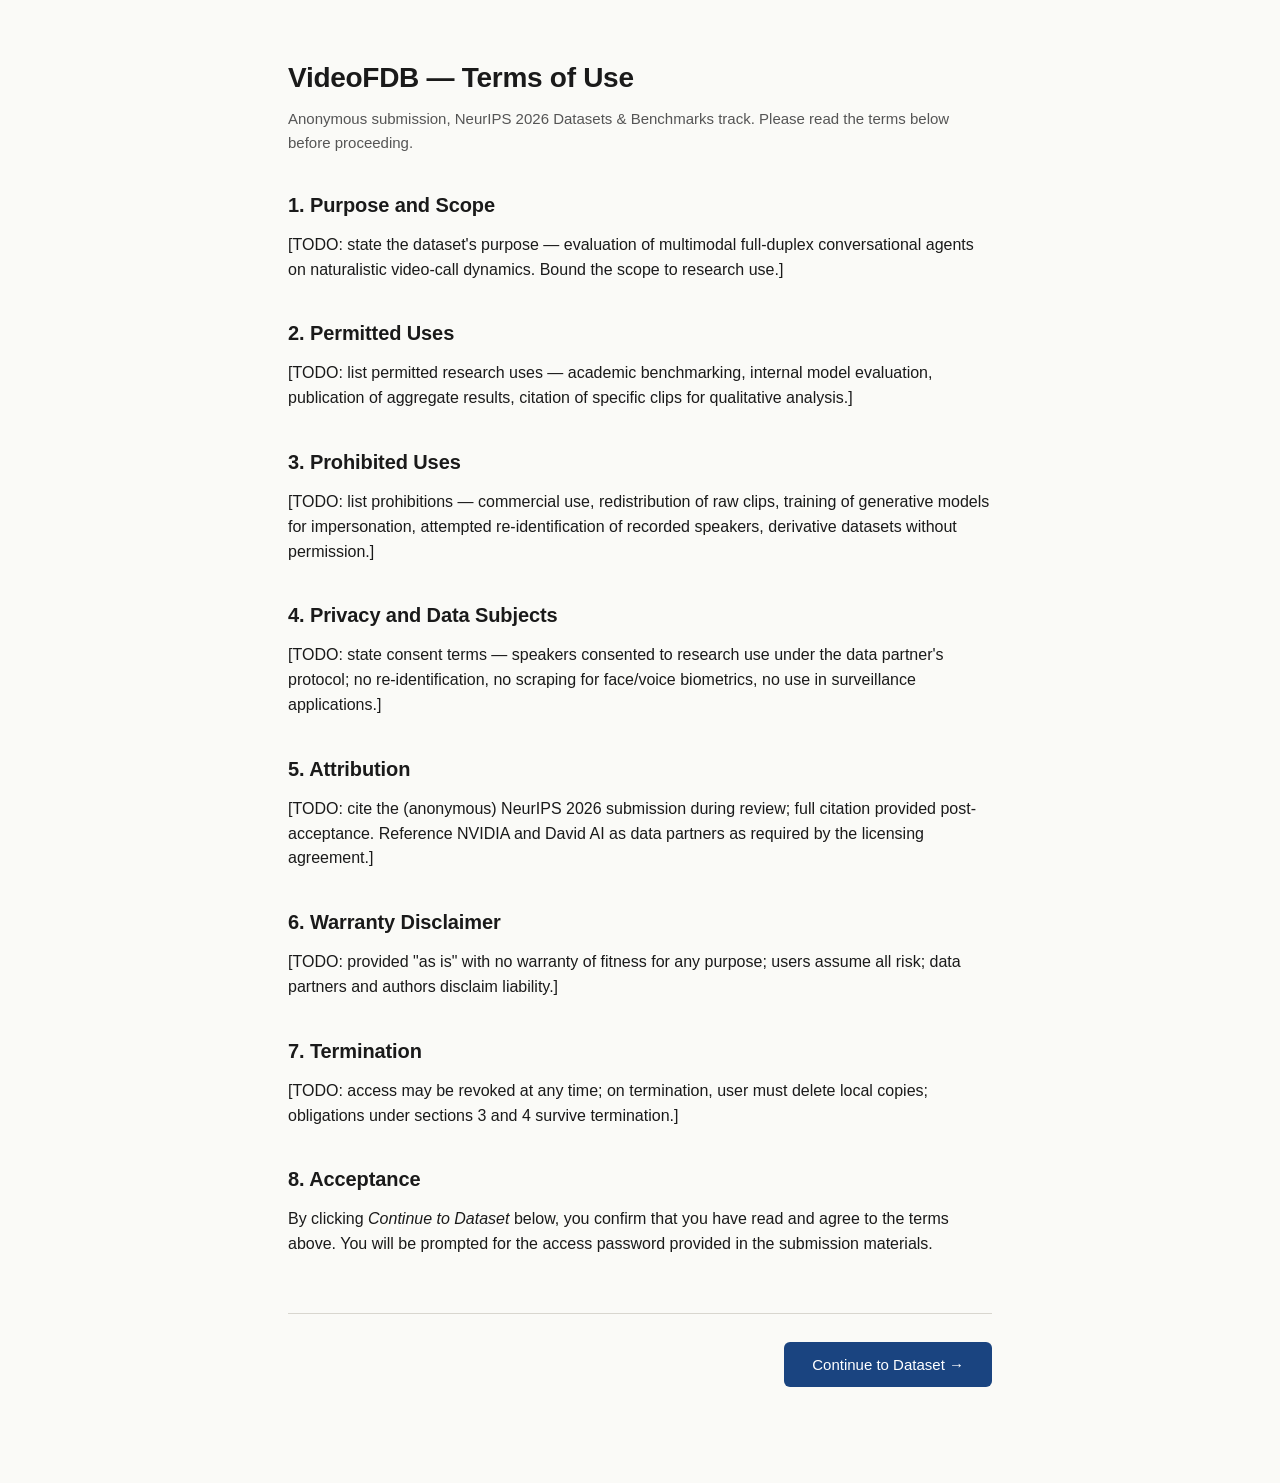
==== index.html @ f88d7b62 "initial" ====
<!doctype html>
<html lang="en">
<head>
<meta charset="utf-8">
<meta name="viewport" content="width=device-width, initial-scale=1">
<meta name="robots" content="noindex,nofollow">
<title>VideoFDB — Terms of Use</title>
<link rel="stylesheet" href="style.css">
</head>
<body>
<main>
  <h1>VideoFDB — Terms of Use</h1>
  <p class="subtitle">Anonymous submission, NeurIPS 2026 Datasets &amp; Benchmarks track. Please read the terms below before proceeding.</p>

  <section class="terms-section">
    <h2>1. Purpose and Scope</h2>
    <p>[TODO: state the dataset's purpose — evaluation of multimodal full-duplex conversational agents on naturalistic video-call dynamics. Bound the scope to research use.]</p>
  </section>

  <section class="terms-section">
    <h2>2. Permitted Uses</h2>
    <p>[TODO: list permitted research uses — academic benchmarking, internal model evaluation, publication of aggregate results, citation of specific clips for qualitative analysis.]</p>
  </section>

  <section class="terms-section">
    <h2>3. Prohibited Uses</h2>
    <p>[TODO: list prohibitions — commercial use, redistribution of raw clips, training of generative models for impersonation, attempted re-identification of recorded speakers, derivative datasets without permission.]</p>
  </section>

  <section class="terms-section">
    <h2>4. Privacy and Data Subjects</h2>
    <p>[TODO: state consent terms — speakers consented to research use under the data partner's protocol; no re-identification, no scraping for face/voice biometrics, no use in surveillance applications.]</p>
  </section>

  <section class="terms-section">
    <h2>5. Attribution</h2>
    <p>[TODO: cite the (anonymous) NeurIPS 2026 submission during review; full citation provided post-acceptance. Reference NVIDIA and David AI as data partners as required by the licensing agreement.]</p>
  </section>

  <section class="terms-section">
    <h2>6. Warranty Disclaimer</h2>
    <p>[TODO: provided "as is" with no warranty of fitness for any purpose; users assume all risk; data partners and authors disclaim liability.]</p>
  </section>

  <section class="terms-section">
    <h2>7. Termination</h2>
    <p>[TODO: access may be revoked at any time; on termination, user must delete local copies; obligations under sections 3 and 4 survive termination.]</p>
  </section>

  <section class="terms-section">
    <h2>8. Acceptance</h2>
    <p>By clicking <em>Continue to Dataset</em> below, you confirm that you have read and agree to the terms above. You will be prompted for the access password provided in the submission materials.</p>
  </section>

  <div class="next-row">
    <a class="btn" href="preview.html">Continue to Dataset →</a>
  </div>
</main>
</body>
</html>
---- style.css ----
:root {
  color-scheme: light;
  --fg: #1a1a1a;
  --fg-muted: #555;
  --bg: #fafaf7;
  --accent: #1a4480;
  --border: #d8d6cf;
  --code-bg: #f0eee8;
}

* { box-sizing: border-box; }

html, body {
  margin: 0;
  padding: 0;
  background: var(--bg);
  color: var(--fg);
  font-family: -apple-system, BlinkMacSystemFont, "Segoe UI", Roboto, "Helvetica Neue", Arial, sans-serif;
  font-size: 16px;
  line-height: 1.55;
  -webkit-font-smoothing: antialiased;
}

main {
  max-width: 760px;
  margin: 0 auto;
  padding: 56px 28px 96px;
}

h1 {
  font-size: 28px;
  font-weight: 600;
  letter-spacing: -0.01em;
  margin: 0 0 8px;
}

h2 {
  font-size: 20px;
  font-weight: 600;
  margin: 36px 0 12px;
  letter-spacing: -0.005em;
}

h3 {
  font-size: 16px;
  font-weight: 600;
  margin: 24px 0 8px;
  color: var(--fg-muted);
  text-transform: uppercase;
  letter-spacing: 0.04em;
}

p { margin: 0 0 14px; }

.subtitle {
  color: var(--fg-muted);
  font-size: 15px;
  margin-bottom: 36px;
}

.terms-section {
  margin: 28px 0;
}

.terms-section ol, .terms-section ul {
  padding-left: 22px;
  margin: 8px 0;
}

.terms-section li { margin-bottom: 6px; }

.next-row {
  margin-top: 56px;
  padding-top: 28px;
  border-top: 1px solid var(--border);
  display: flex;
  justify-content: flex-end;
}

.btn {
  display: inline-block;
  background: var(--accent);
  color: white;
  text-decoration: none;
  padding: 11px 28px;
  border-radius: 6px;
  font-size: 15px;
  font-weight: 500;
  border: none;
  cursor: pointer;
  font-family: inherit;
}

.btn:hover { background: #15356a; }

.btn-download {
  font-size: 16px;
  padding: 14px 32px;
}

table {
  width: 100%;
  border-collapse: collapse;
  font-size: 14px;
  margin: 16px 0 32px;
}

th, td {
  text-align: left;
  padding: 8px 10px;
  border-bottom: 1px solid var(--border);
  vertical-align: top;
}

th {
  font-weight: 600;
  background: rgba(0,0,0,0.025);
  color: var(--fg-muted);
  text-transform: uppercase;
  font-size: 12px;
  letter-spacing: 0.04em;
}

td.id { font-family: ui-monospace, "SF Mono", Menlo, Consolas, monospace; font-size: 13px; white-space: nowrap; }

.tag-v1 { display: inline-block; padding: 1px 7px; border-radius: 3px; font-size: 11px; font-weight: 600; background: #d6efdf; color: #0a6c2e; }
.tag-v2 { display: inline-block; padding: 1px 7px; border-radius: 3px; font-size: 11px; font-weight: 600; background: #efe5d3; color: #7a4a0a; }

.clips {
  display: grid;
  grid-template-columns: 1fr 1fr;
  gap: 20px;
  margin: 16px 0 32px;
}

@media (max-width: 600px) {
  .clips { grid-template-columns: 1fr; }
  main { padding: 36px 18px 64px; }
}

.clip {
  display: flex;
  flex-direction: column;
  gap: 8px;
}

.clip video {
  width: 100%;
  height: auto;
  border-radius: 6px;
  background: #000;
  display: block;
}

.clip-caption {
  font-size: 13px;
  color: var(--fg-muted);
}

.clip-caption strong {
  color: var(--fg);
  font-family: ui-monospace, "SF Mono", Menlo, Consolas, monospace;
  font-size: 12px;
  margin-right: 6px;
}

dl.schema {
  margin: 16px 0 32px;
  padding: 18px 22px;
  background: var(--code-bg);
  border-radius: 6px;
  font-size: 14px;
}

dl.schema dt {
  font-family: ui-monospace, "SF Mono", Menlo, Consolas, monospace;
  font-size: 13px;
  font-weight: 600;
  margin-top: 10px;
}

dl.schema dt:first-child { margin-top: 0; }

dl.schema dd {
  margin: 2px 0 0 0;
  color: var(--fg-muted);
}

pre.json {
  background: var(--code-bg);
  border-radius: 6px;
  padding: 16px 18px;
  overflow-x: auto;
  font-size: 13px;
  font-family: ui-monospace, "SF Mono", Menlo, Consolas, monospace;
  line-height: 1.5;
  margin: 12px 0 28px;
}

.download-card {
  margin: 24px 0;
  padding: 22px 24px;
  background: white;
  border: 1px solid var(--border);
  border-radius: 8px;
}

.download-card .meta {
  font-size: 13px;
  color: var(--fg-muted);
  margin-top: 12px;
  font-family: ui-monospace, "SF Mono", Menlo, Consolas, monospace;
  word-break: break-all;
}

.note {
  font-size: 13px;
  color: var(--fg-muted);
  font-style: italic;
  margin: 8px 0 16px;
}
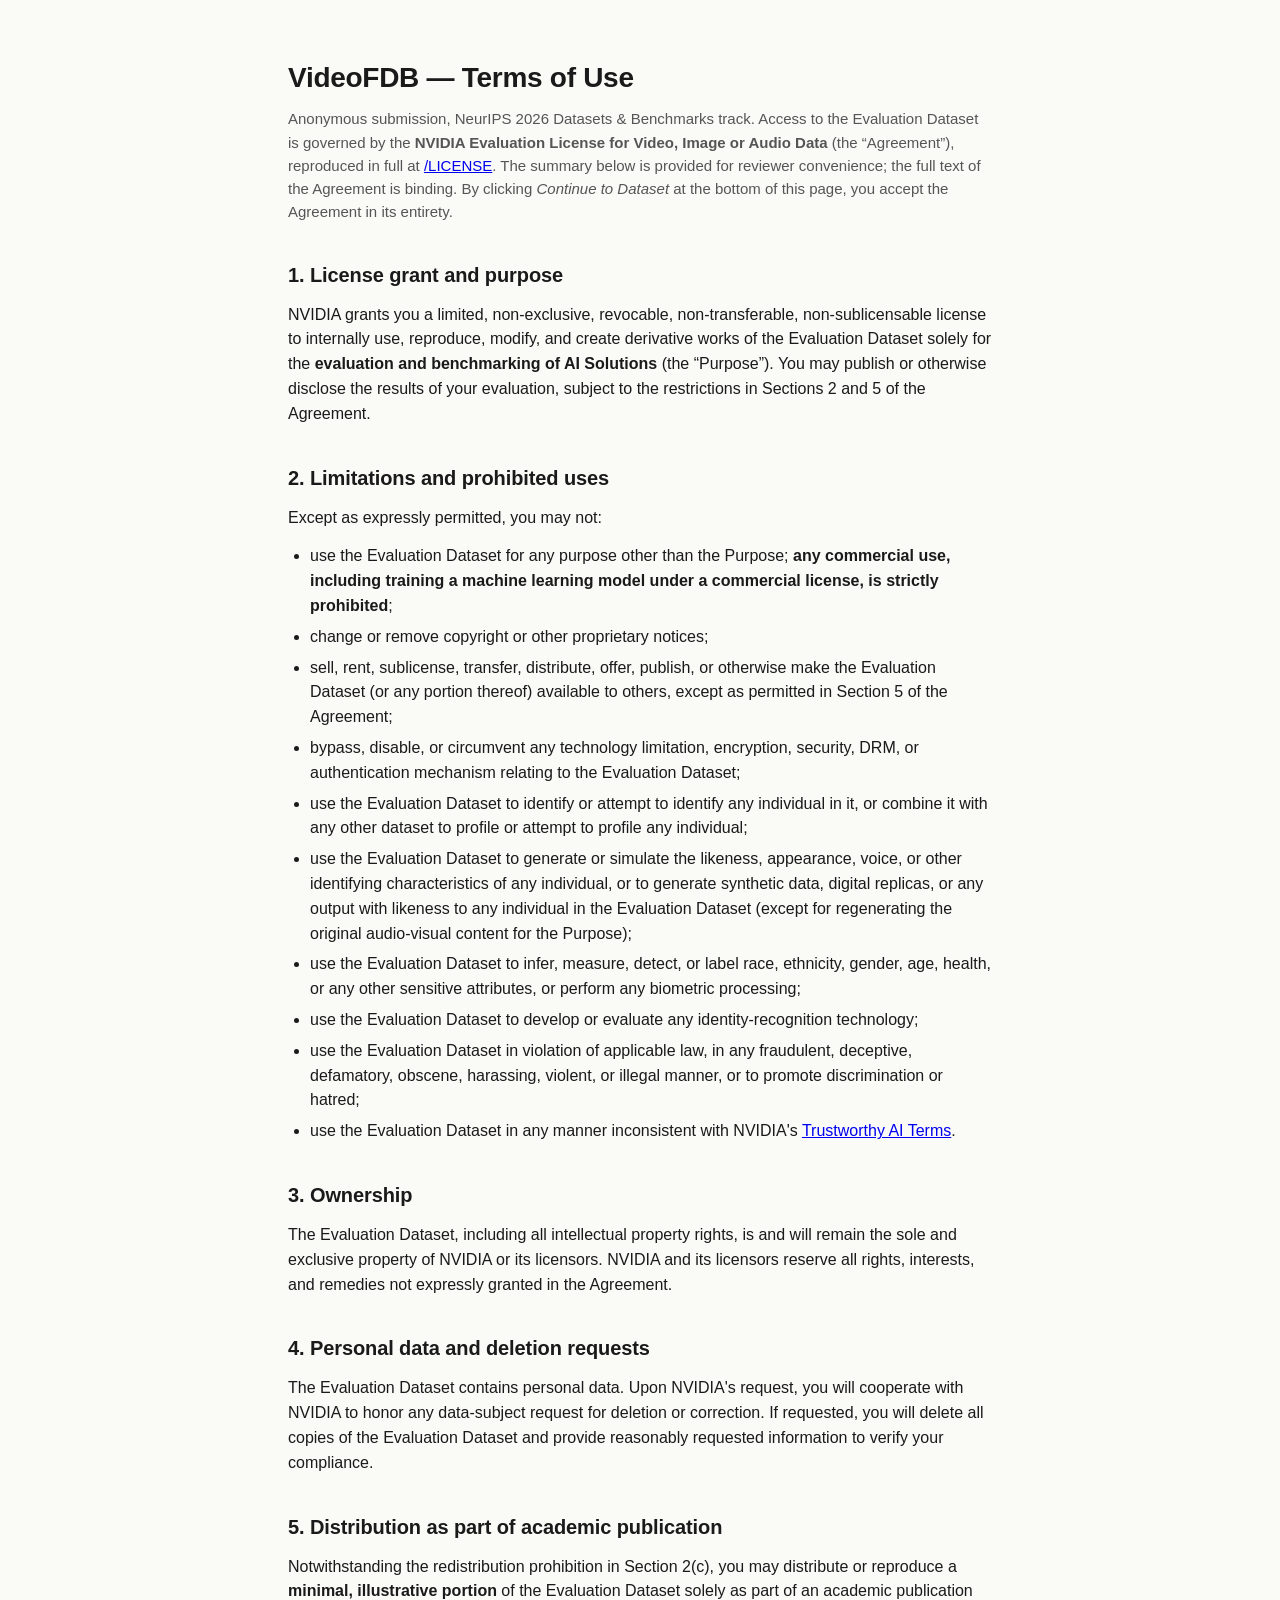
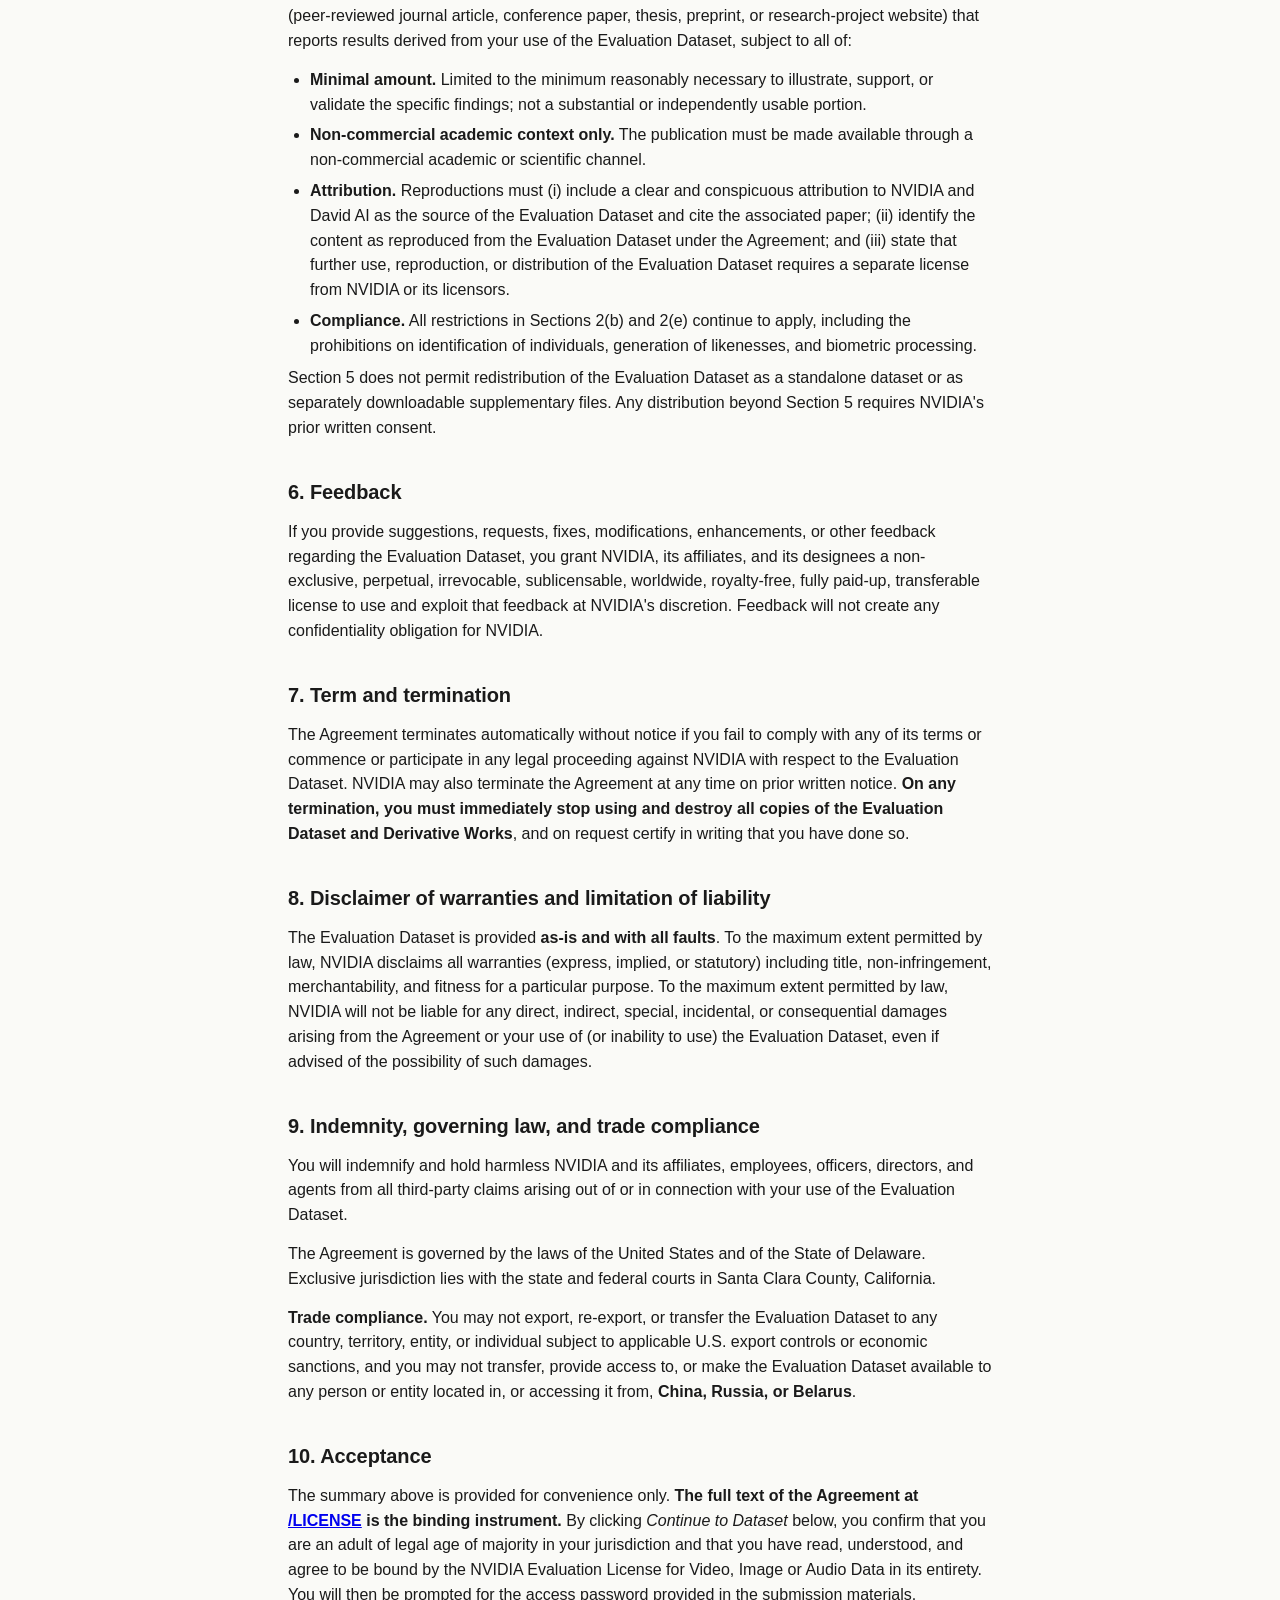
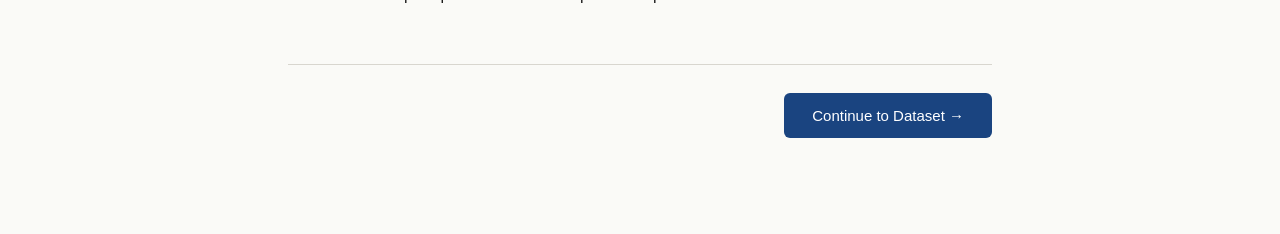
==== commit d741c984: "add license, populate terms" ====
--- a/index.html
+++ b/index.html
@@ -10,46 +10,77 @@
 <body>
 <main>
   <h1>VideoFDB — Terms of Use</h1>
-  <p class="subtitle">Anonymous submission, NeurIPS 2026 Datasets &amp; Benchmarks track. Please read the terms below before proceeding.</p>
+  <p class="subtitle">Anonymous submission, NeurIPS 2026 Datasets &amp; Benchmarks track. Access to the Evaluation Dataset is governed by the <strong>NVIDIA Evaluation License for Video, Image or Audio Data</strong> (the &ldquo;Agreement&rdquo;), reproduced in full at <a href="LICENSE">/LICENSE</a>. The summary below is provided for reviewer convenience; the full text of the Agreement is binding. By clicking <em>Continue to Dataset</em> at the bottom of this page, you accept the Agreement in its entirety.</p>
 
   <section class="terms-section">
-    <h2>1. Purpose and Scope</h2>
-    <p>[TODO: state the dataset's purpose — evaluation of multimodal full-duplex conversational agents on naturalistic video-call dynamics. Bound the scope to research use.]</p>
+    <h2>1. License grant and purpose</h2>
+    <p>NVIDIA grants you a limited, non-exclusive, revocable, non-transferable, non-sublicensable license to internally use, reproduce, modify, and create derivative works of the Evaluation Dataset solely for the <strong>evaluation and benchmarking of AI Solutions</strong> (the &ldquo;Purpose&rdquo;). You may publish or otherwise disclose the results of your evaluation, subject to the restrictions in Sections&nbsp;2 and&nbsp;5 of the Agreement.</p>
   </section>
 
   <section class="terms-section">
-    <h2>2. Permitted Uses</h2>
-    <p>[TODO: list permitted research uses — academic benchmarking, internal model evaluation, publication of aggregate results, citation of specific clips for qualitative analysis.]</p>
+    <h2>2. Limitations and prohibited uses</h2>
+    <p>Except as expressly permitted, you may not:</p>
+    <ul>
+      <li>use the Evaluation Dataset for any purpose other than the Purpose; <strong>any commercial use, including training a machine learning model under a commercial license, is strictly prohibited</strong>;</li>
+      <li>change or remove copyright or other proprietary notices;</li>
+      <li>sell, rent, sublicense, transfer, distribute, offer, publish, or otherwise make the Evaluation Dataset (or any portion thereof) available to others, except as permitted in Section&nbsp;5 of the Agreement;</li>
+      <li>bypass, disable, or circumvent any technology limitation, encryption, security, DRM, or authentication mechanism relating to the Evaluation Dataset;</li>
+      <li>use the Evaluation Dataset to identify or attempt to identify any individual in it, or combine it with any other dataset to profile or attempt to profile any individual;</li>
+      <li>use the Evaluation Dataset to generate or simulate the likeness, appearance, voice, or other identifying characteristics of any individual, or to generate synthetic data, digital replicas, or any output with likeness to any individual in the Evaluation Dataset (except for regenerating the original audio-visual content for the Purpose);</li>
+      <li>use the Evaluation Dataset to infer, measure, detect, or label race, ethnicity, gender, age, health, or any other sensitive attributes, or perform any biometric processing;</li>
+      <li>use the Evaluation Dataset to develop or evaluate any identity-recognition technology;</li>
+      <li>use the Evaluation Dataset in violation of applicable law, in any fraudulent, deceptive, defamatory, obscene, harassing, violent, or illegal manner, or to promote discrimination or hatred;</li>
+      <li>use the Evaluation Dataset in any manner inconsistent with NVIDIA's <a href="https://www.nvidia.com/en-us/agreements/trustworthy-ai/terms/" rel="noopener">Trustworthy AI Terms</a>.</li>
+    </ul>
   </section>
 
   <section class="terms-section">
-    <h2>3. Prohibited Uses</h2>
-    <p>[TODO: list prohibitions — commercial use, redistribution of raw clips, training of generative models for impersonation, attempted re-identification of recorded speakers, derivative datasets without permission.]</p>
+    <h2>3. Ownership</h2>
+    <p>The Evaluation Dataset, including all intellectual property rights, is and will remain the sole and exclusive property of NVIDIA or its licensors. NVIDIA and its licensors reserve all rights, interests, and remedies not expressly granted in the Agreement.</p>
   </section>
 
   <section class="terms-section">
-    <h2>4. Privacy and Data Subjects</h2>
-    <p>[TODO: state consent terms — speakers consented to research use under the data partner's protocol; no re-identification, no scraping for face/voice biometrics, no use in surveillance applications.]</p>
+    <h2>4. Personal data and deletion requests</h2>
+    <p>The Evaluation Dataset contains personal data. Upon NVIDIA's request, you will cooperate with NVIDIA to honor any data-subject request for deletion or correction. If requested, you will delete all copies of the Evaluation Dataset and provide reasonably requested information to verify your compliance.</p>
   </section>
 
   <section class="terms-section">
-    <h2>5. Attribution</h2>
-    <p>[TODO: cite the (anonymous) NeurIPS 2026 submission during review; full citation provided post-acceptance. Reference NVIDIA and David AI as data partners as required by the licensing agreement.]</p>
+    <h2>5. Distribution as part of academic publication</h2>
+    <p>Notwithstanding the redistribution prohibition in Section&nbsp;2(c), you may distribute or reproduce a <strong>minimal, illustrative portion</strong> of the Evaluation Dataset solely as part of an academic publication (peer-reviewed journal article, conference paper, thesis, preprint, or research-project website) that reports results derived from your use of the Evaluation Dataset, subject to all of:</p>
+    <ul>
+      <li><strong>Minimal amount.</strong> Limited to the minimum reasonably necessary to illustrate, support, or validate the specific findings; not a substantial or independently usable portion.</li>
+      <li><strong>Non-commercial academic context only.</strong> The publication must be made available through a non-commercial academic or scientific channel.</li>
+      <li><strong>Attribution.</strong> Reproductions must (i) include a clear and conspicuous attribution to NVIDIA and David AI as the source of the Evaluation Dataset and cite the associated paper; (ii) identify the content as reproduced from the Evaluation Dataset under the Agreement; and (iii) state that further use, reproduction, or distribution of the Evaluation Dataset requires a separate license from NVIDIA or its licensors.</li>
+      <li><strong>Compliance.</strong> All restrictions in Sections&nbsp;2(b) and 2(e) continue to apply, including the prohibitions on identification of individuals, generation of likenesses, and biometric processing.</li>
+    </ul>
+    <p>Section&nbsp;5 does not permit redistribution of the Evaluation Dataset as a standalone dataset or as separately downloadable supplementary files. Any distribution beyond Section&nbsp;5 requires NVIDIA's prior written consent.</p>
   </section>
 
   <section class="terms-section">
-    <h2>6. Warranty Disclaimer</h2>
-    <p>[TODO: provided "as is" with no warranty of fitness for any purpose; users assume all risk; data partners and authors disclaim liability.]</p>
+    <h2>6. Feedback</h2>
+    <p>If you provide suggestions, requests, fixes, modifications, enhancements, or other feedback regarding the Evaluation Dataset, you grant NVIDIA, its affiliates, and its designees a non-exclusive, perpetual, irrevocable, sublicensable, worldwide, royalty-free, fully paid-up, transferable license to use and exploit that feedback at NVIDIA's discretion. Feedback will not create any confidentiality obligation for NVIDIA.</p>
   </section>
 
   <section class="terms-section">
-    <h2>7. Termination</h2>
-    <p>[TODO: access may be revoked at any time; on termination, user must delete local copies; obligations under sections 3 and 4 survive termination.]</p>
+    <h2>7. Term and termination</h2>
+    <p>The Agreement terminates automatically without notice if you fail to comply with any of its terms or commence or participate in any legal proceeding against NVIDIA with respect to the Evaluation Dataset. NVIDIA may also terminate the Agreement at any time on prior written notice. <strong>On any termination, you must immediately stop using and destroy all copies of the Evaluation Dataset and Derivative Works</strong>, and on request certify in writing that you have done so.</p>
   </section>
 
   <section class="terms-section">
-    <h2>8. Acceptance</h2>
-    <p>By clicking <em>Continue to Dataset</em> below, you confirm that you have read and agree to the terms above. You will be prompted for the access password provided in the submission materials.</p>
+    <h2>8. Disclaimer of warranties and limitation of liability</h2>
+    <p>The Evaluation Dataset is provided <strong>as-is and with all faults</strong>. To the maximum extent permitted by law, NVIDIA disclaims all warranties (express, implied, or statutory) including title, non-infringement, merchantability, and fitness for a particular purpose. To the maximum extent permitted by law, NVIDIA will not be liable for any direct, indirect, special, incidental, or consequential damages arising from the Agreement or your use of (or inability to use) the Evaluation Dataset, even if advised of the possibility of such damages.</p>
+  </section>
+
+  <section class="terms-section">
+    <h2>9. Indemnity, governing law, and trade compliance</h2>
+    <p>You will indemnify and hold harmless NVIDIA and its affiliates, employees, officers, directors, and agents from all third-party claims arising out of or in connection with your use of the Evaluation Dataset.</p>
+    <p>The Agreement is governed by the laws of the United States and of the State of Delaware. Exclusive jurisdiction lies with the state and federal courts in Santa Clara County, California.</p>
+    <p><strong>Trade compliance.</strong> You may not export, re-export, or transfer the Evaluation Dataset to any country, territory, entity, or individual subject to applicable U.S. export controls or economic sanctions, and you may not transfer, provide access to, or make the Evaluation Dataset available to any person or entity located in, or accessing it from, <strong>China, Russia, or Belarus</strong>.</p>
+  </section>
+
+  <section class="terms-section">
+    <h2>10. Acceptance</h2>
+    <p>The summary above is provided for convenience only. <strong>The full text of the Agreement at <a href="LICENSE">/LICENSE</a> is the binding instrument.</strong> By clicking <em>Continue to Dataset</em> below, you confirm that you are an adult of legal age of majority in your jurisdiction and that you have read, understood, and agree to be bound by the NVIDIA Evaluation License for Video, Image or Audio Data in its entirety. You will then be prompted for the access password provided in the submission materials.</p>
   </section>
 
   <div class="next-row">
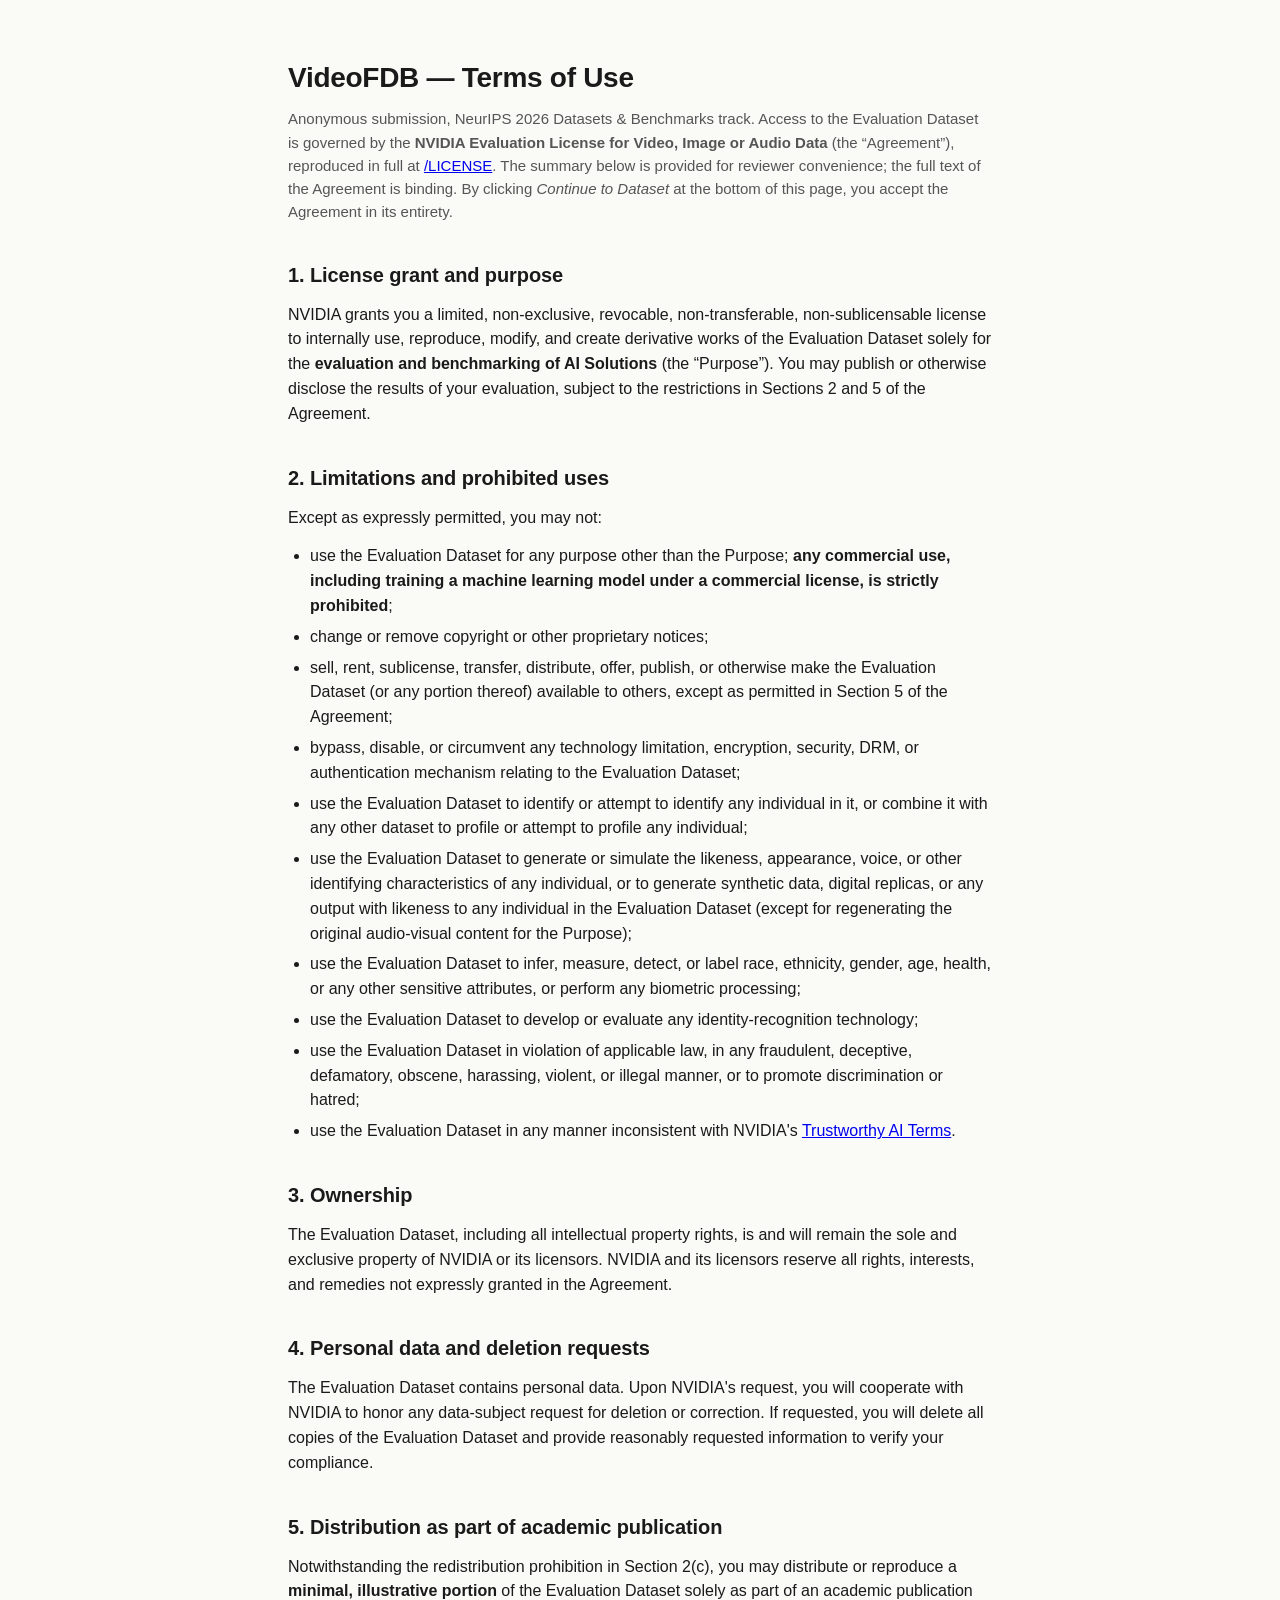
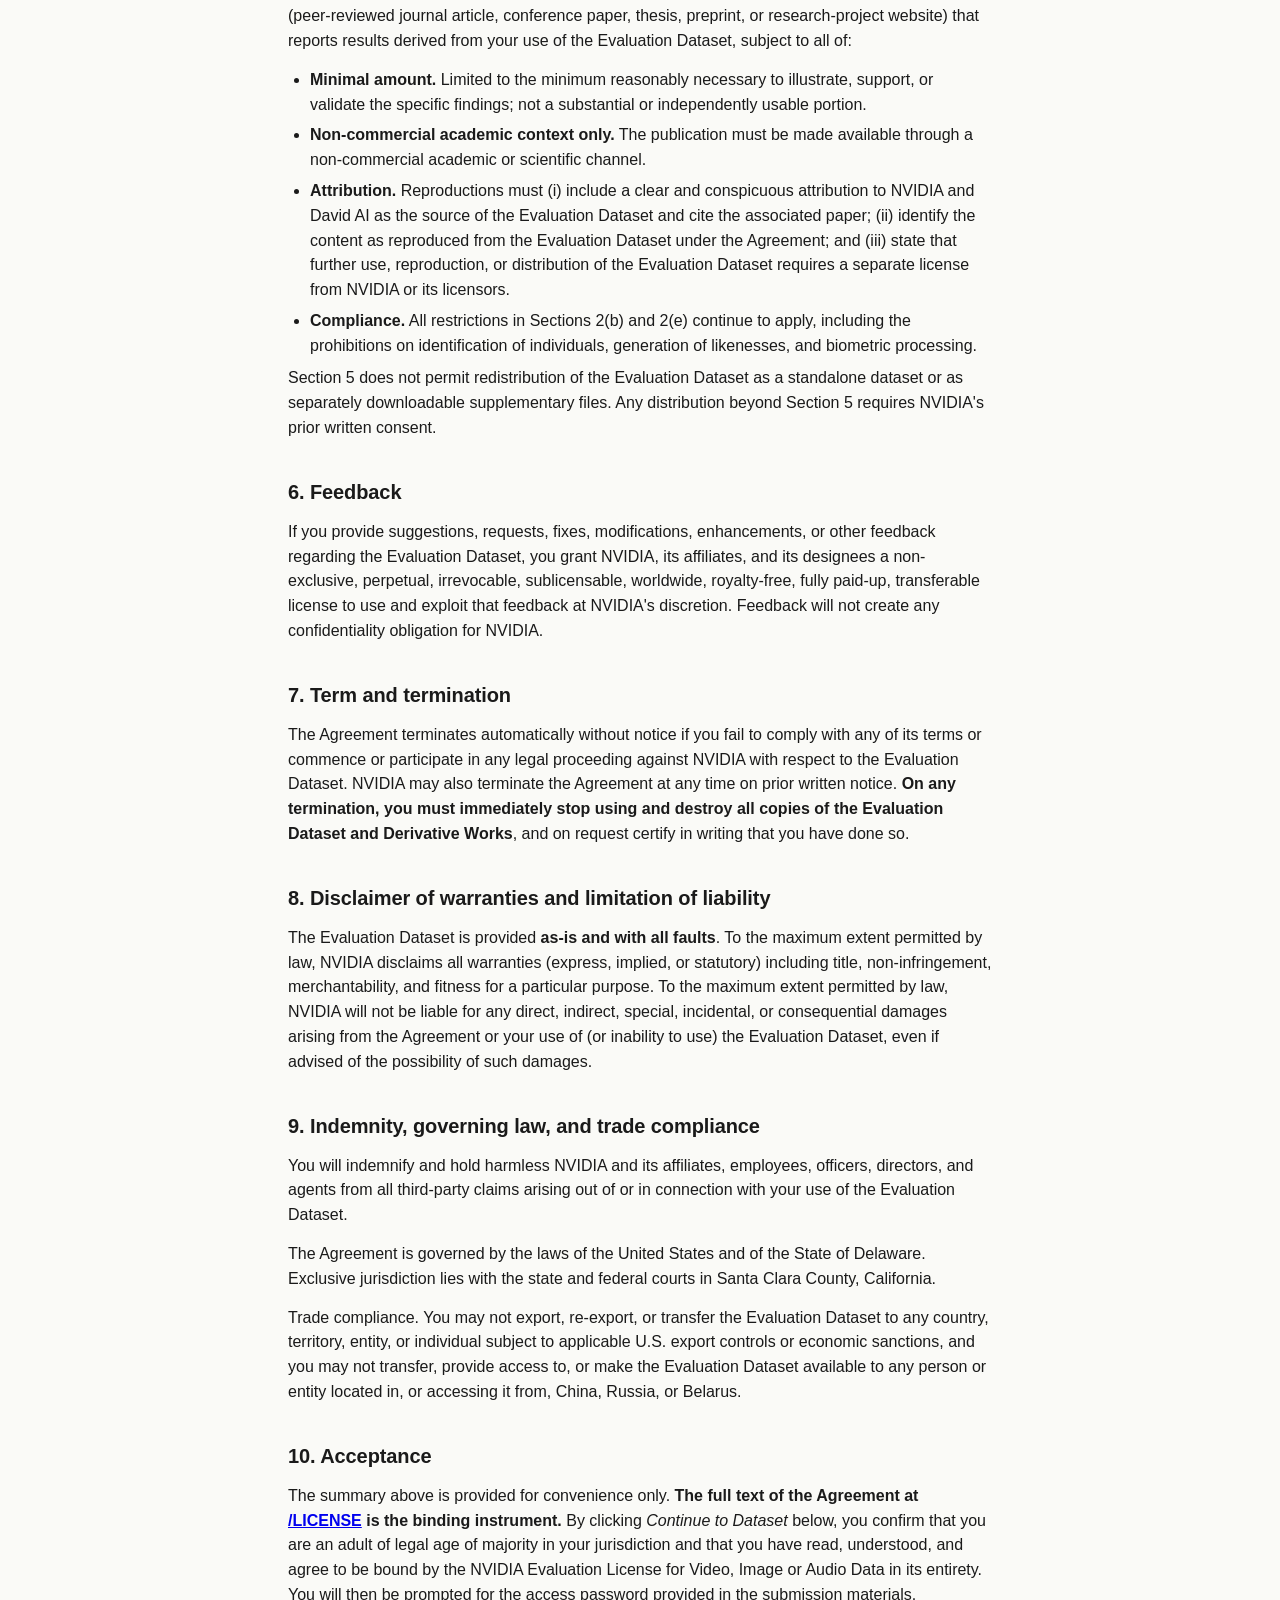
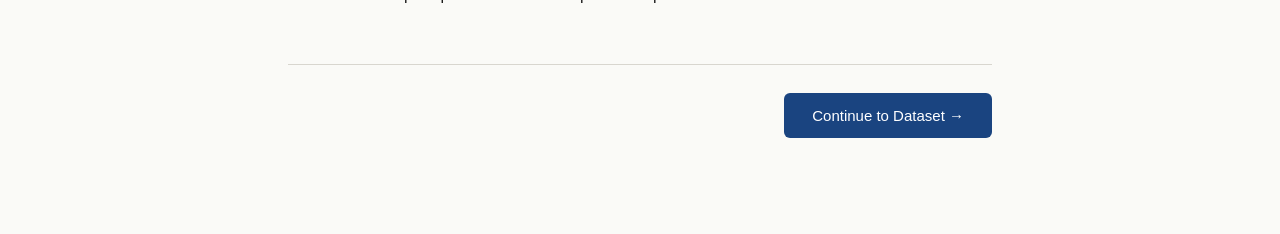
==== commit f919fdc0: "wire dataset url + manifest link, sync sha256, ignore dataset artifacts" ====
--- a/index.html
+++ b/index.html
@@ -75,7 +75,7 @@
     <h2>9. Indemnity, governing law, and trade compliance</h2>
     <p>You will indemnify and hold harmless NVIDIA and its affiliates, employees, officers, directors, and agents from all third-party claims arising out of or in connection with your use of the Evaluation Dataset.</p>
     <p>The Agreement is governed by the laws of the United States and of the State of Delaware. Exclusive jurisdiction lies with the state and federal courts in Santa Clara County, California.</p>
-    <p><strong>Trade compliance.</strong> You may not export, re-export, or transfer the Evaluation Dataset to any country, territory, entity, or individual subject to applicable U.S. export controls or economic sanctions, and you may not transfer, provide access to, or make the Evaluation Dataset available to any person or entity located in, or accessing it from, <strong>China, Russia, or Belarus</strong>.</p>
+    <p>Trade compliance. You may not export, re-export, or transfer the Evaluation Dataset to any country, territory, entity, or individual subject to applicable U.S. export controls or economic sanctions, and you may not transfer, provide access to, or make the Evaluation Dataset available to any person or entity located in, or accessing it from, China, Russia, or Belarus.</p>
   </section>
 
   <section class="terms-section">
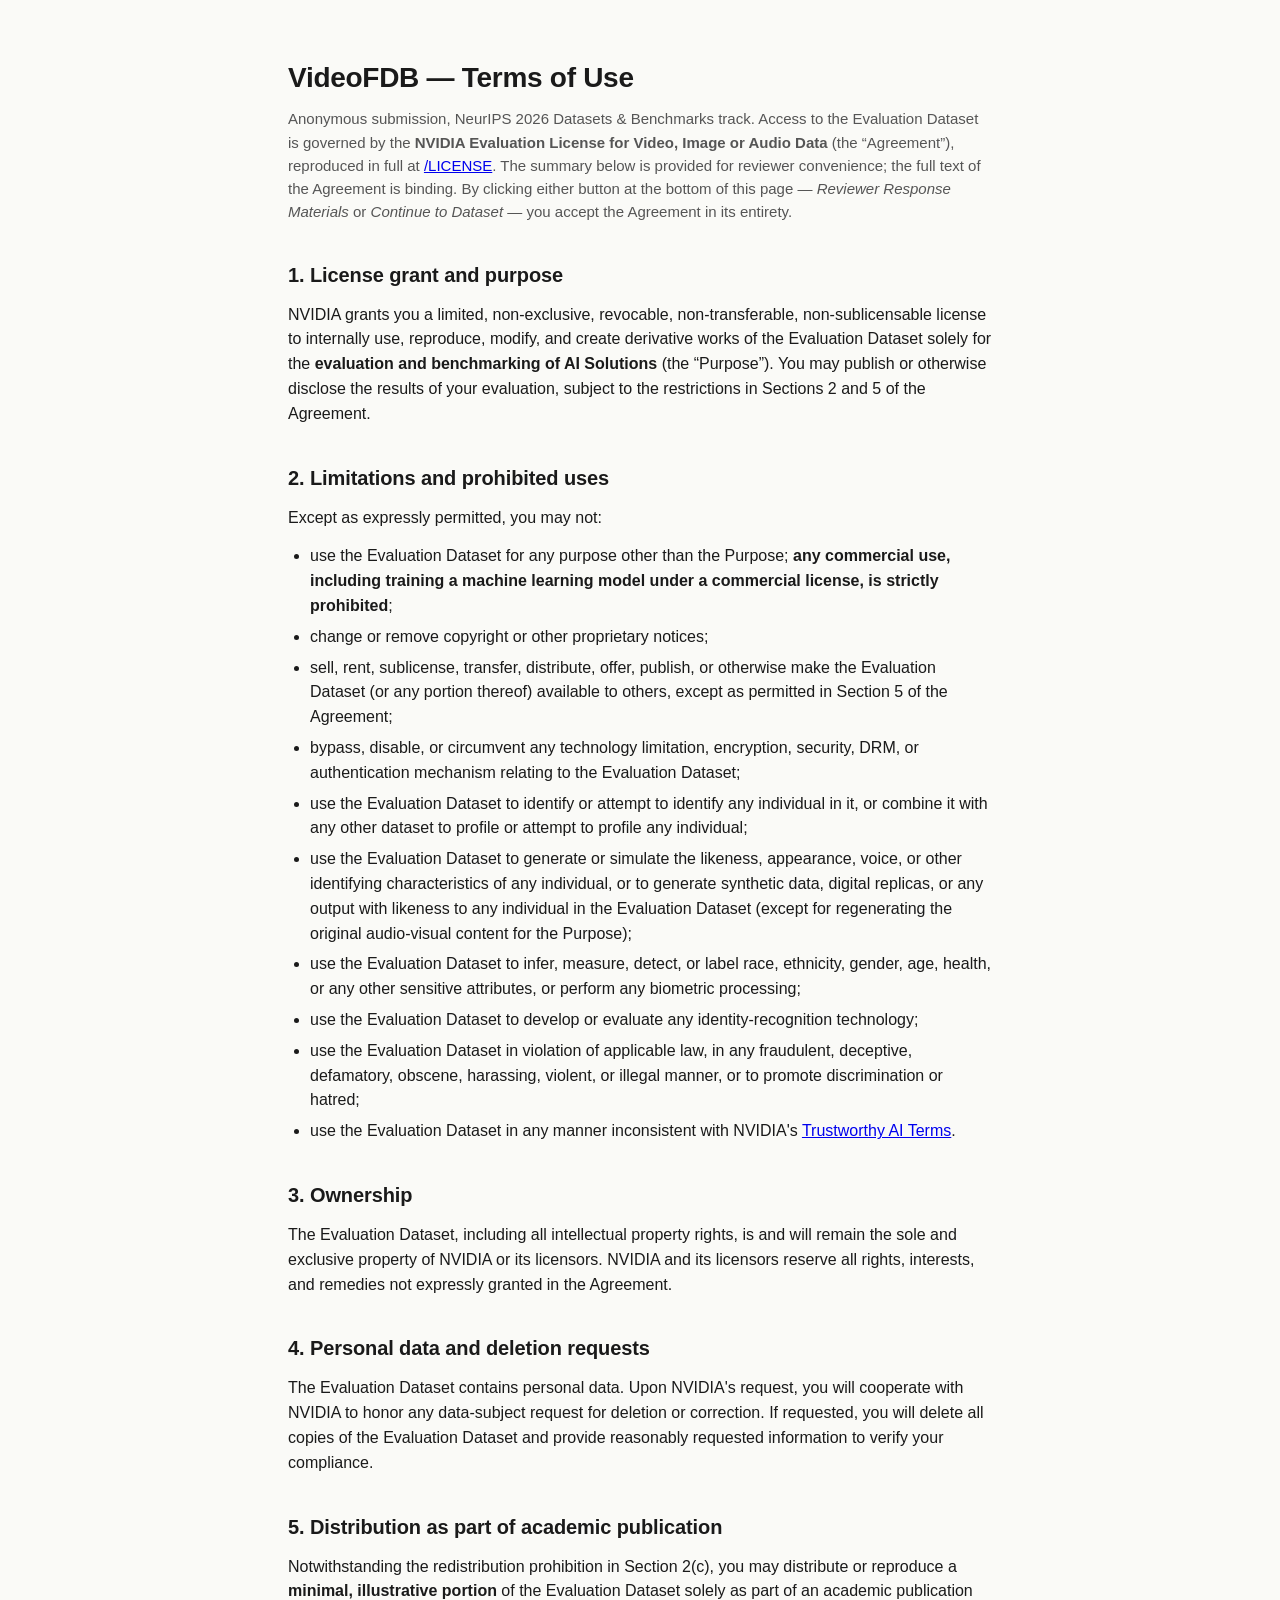
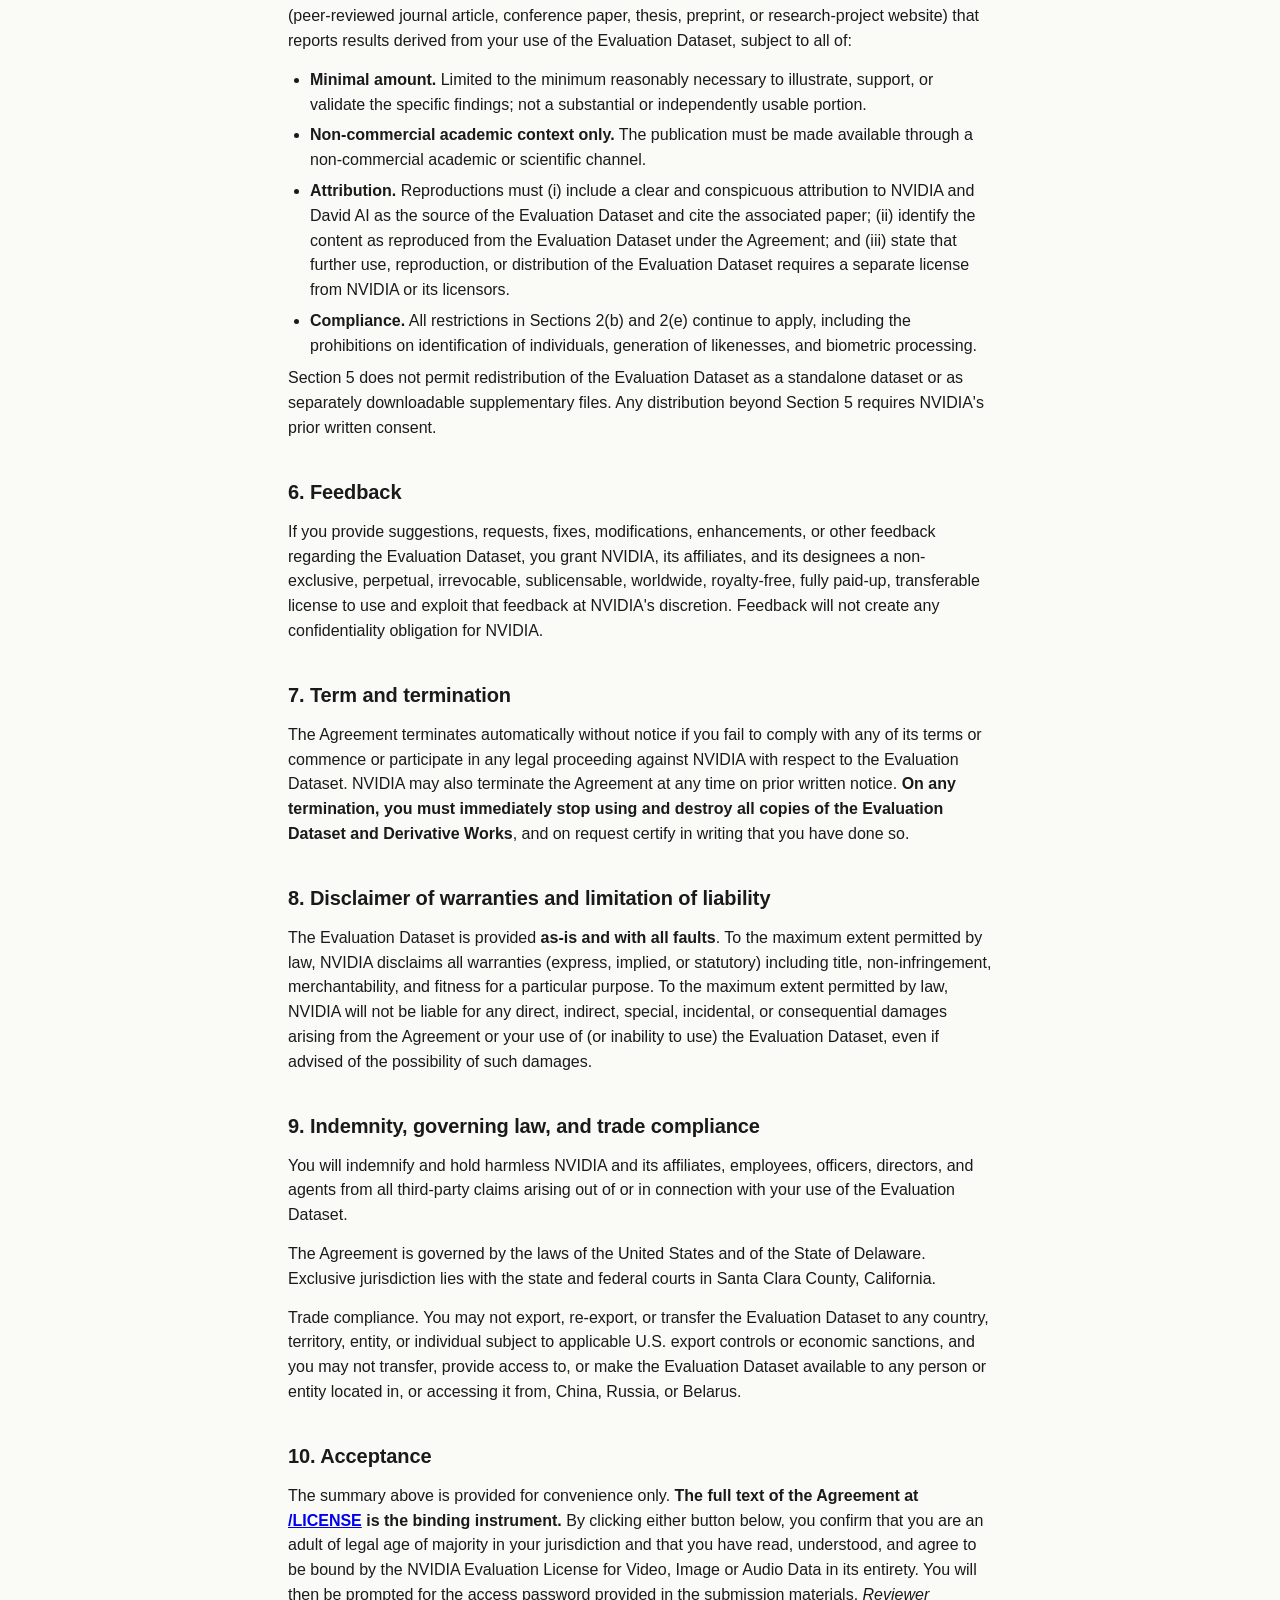
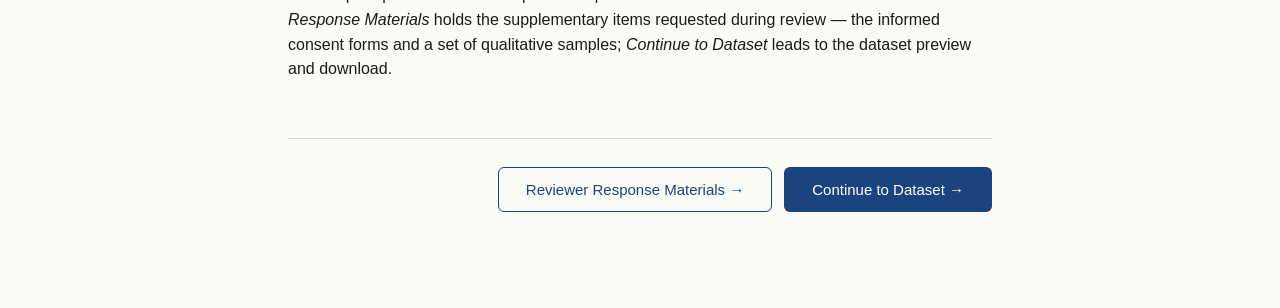
==== commit 1189e02a: "add gated reviewer-response pages Supplementary materials requested during review, behind the same s" ====
--- a/index.html
+++ b/index.html
@@ -10,7 +10,7 @@
 <body>
 <main>
   <h1>VideoFDB — Terms of Use</h1>
-  <p class="subtitle">Anonymous submission, NeurIPS 2026 Datasets &amp; Benchmarks track. Access to the Evaluation Dataset is governed by the <strong>NVIDIA Evaluation License for Video, Image or Audio Data</strong> (the &ldquo;Agreement&rdquo;), reproduced in full at <a href="LICENSE">/LICENSE</a>. The summary below is provided for reviewer convenience; the full text of the Agreement is binding. By clicking <em>Continue to Dataset</em> at the bottom of this page, you accept the Agreement in its entirety.</p>
+  <p class="subtitle">Anonymous submission, NeurIPS 2026 Datasets &amp; Benchmarks track. Access to the Evaluation Dataset is governed by the <strong>NVIDIA Evaluation License for Video, Image or Audio Data</strong> (the &ldquo;Agreement&rdquo;), reproduced in full at <a href="LICENSE">/LICENSE</a>. The summary below is provided for reviewer convenience; the full text of the Agreement is binding. By clicking either button at the bottom of this page &mdash; <em>Reviewer Response Materials</em> or <em>Continue to Dataset</em> &mdash; you accept the Agreement in its entirety.</p>
 
   <section class="terms-section">
     <h2>1. License grant and purpose</h2>
@@ -80,10 +80,11 @@
 
   <section class="terms-section">
     <h2>10. Acceptance</h2>
-    <p>The summary above is provided for convenience only. <strong>The full text of the Agreement at <a href="LICENSE">/LICENSE</a> is the binding instrument.</strong> By clicking <em>Continue to Dataset</em> below, you confirm that you are an adult of legal age of majority in your jurisdiction and that you have read, understood, and agree to be bound by the NVIDIA Evaluation License for Video, Image or Audio Data in its entirety. You will then be prompted for the access password provided in the submission materials.</p>
+    <p>The summary above is provided for convenience only. <strong>The full text of the Agreement at <a href="LICENSE">/LICENSE</a> is the binding instrument.</strong> By clicking either button below, you confirm that you are an adult of legal age of majority in your jurisdiction and that you have read, understood, and agree to be bound by the NVIDIA Evaluation License for Video, Image or Audio Data in its entirety. You will then be prompted for the access password provided in the submission materials. <em>Reviewer Response Materials</em> holds the supplementary items requested during review &mdash; the informed consent forms and a set of qualitative samples; <em>Continue to Dataset</em> leads to the dataset preview and download.</p>
   </section>
 
   <div class="next-row">
+    <a class="btn btn-secondary" href="response/index.html">Reviewer Response Materials →</a>
     <a class="btn" href="preview.html">Continue to Dataset →</a>
   </div>
 </main>
--- a/style.css
+++ b/style.css
@@ -75,6 +75,8 @@
   border-top: 1px solid var(--border);
   display: flex;
   justify-content: flex-end;
+  gap: 12px;
+  flex-wrap: wrap;
 }
 
 .btn {
@@ -93,6 +95,15 @@
 
 .btn:hover { background: #15356a; }
 
+.btn-secondary {
+  background: transparent;
+  color: var(--accent);
+  border: 1px solid var(--accent);
+  padding: 10px 27px;
+}
+
+.btn-secondary:hover { background: rgba(26, 68, 128, 0.07); }
+
 .btn-download {
   font-size: 16px;
   padding: 14px 32px;
